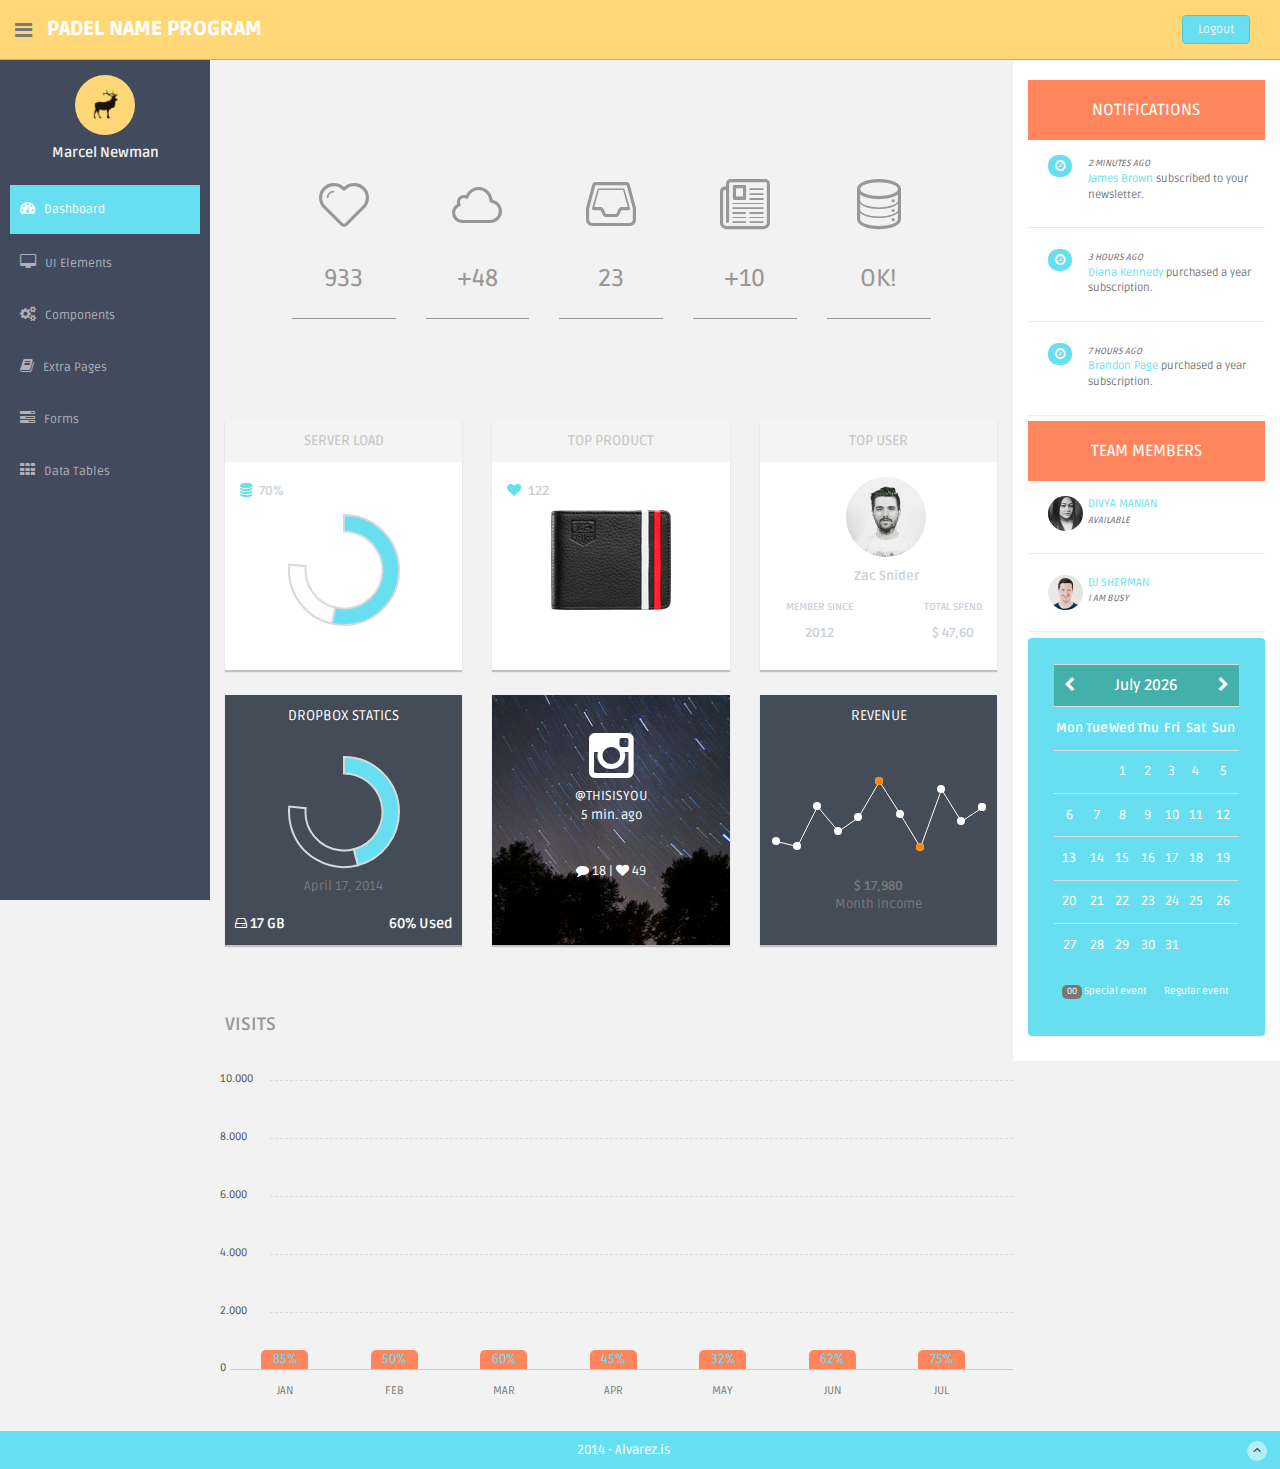
==== src/index.html @ 68eaca65 "bootstrap" ====
<!DOCTYPE html>
<html lang="en">
  <head>
    <meta charset="utf-8">
    <title>Padel Sports Rating</title>

    <!-- Bootstrap core CSS -->
    <link href="assets/css/bootstrap.css" rel="stylesheet">
    <!--external css-->
    <link href="assets/font-awesome/css/font-awesome.css" rel="stylesheet" />
    <link rel="stylesheet" type="text/css" href="assets/css/zabuto_calendar.css">
    <link rel="stylesheet" type="text/css" href="assets/js/gritter/css/jquery.gritter.css" />
    <link rel="stylesheet" type="text/css" href="assets/lineicons/style.css">    
    
    <!-- Custom styles for this template -->
    <link href="assets/css/style.css" rel="stylesheet">
    <link href="assets/css/style-responsive.css" rel="stylesheet">

    <script src="assets/js/chart-master/Chart.js"></script>
    
    <!-- HTML5 shim and Respond.js IE8 support of HTML5 elements and media queries -->
    <!--[if lt IE 9]>
      <script src="https://oss.maxcdn.com/libs/html5shiv/3.7.0/html5shiv.js"></script>
      <script src="https://oss.maxcdn.com/libs/respond.js/1.4.2/respond.min.js"></script>
    <![endif]-->
  </head>

  <body>

  <section id="container" >
      <!-- **********************************************************************************************************************************************************
      TOP BAR CONTENT & NOTIFICATIONS
      *********************************************************************************************************************************************************** -->
      <!--header start-->
      <header class="header black-bg">
              <div class="sidebar-toggle-box">
                  <div class="fa fa-bars tooltips" data-placement="right" data-original-title="Toggle Navigation"></div>
              </div>
            <!--logo start-->
            <a href="index.html" class="logo"><b>Padel Name Program</b></a>
            <!--logo end-->
            <div class="nav notify-row" id="top_menu">
            </div>
            <div class="top-menu">
            	<ul class="nav pull-right top-menu">
                    <li><a class="logout" href="login.html">Logout</a></li>
            	</ul>
            </div>
        </header>
      <!--header end-->
      
      <!-- **********************************************************************************************************************************************************
      MAIN SIDEBAR MENU
      *********************************************************************************************************************************************************** -->
      <!--sidebar start-->
      <aside>
          <div id="sidebar"  class="nav-collapse ">
              <!-- sidebar menu start-->
              <ul class="sidebar-menu" id="nav-accordion">
              
              	  <p class="centered"><a href="profile.html"><img src="assets/img/ui-sam.jpg" class="img-circle" width="60"></a></p>
              	  <h5 class="centered">Marcel Newman</h5>
              	  	
                  <li class="mt">
                      <a class="active" href="index.html">
                          <i class="fa fa-dashboard"></i>
                          <span>Dashboard</span>
                      </a>
                  </li>

                  <li class="sub-menu">
                      <a href="javascript:;" >
                          <i class="fa fa-desktop"></i>
                          <span>UI Elements</span>
                      </a>
                      <ul class="sub">
                          <li><a  href="general.html">General</a></li>
                          <li><a  href="buttons.html">Buttons</a></li>
                          <li><a  href="panels.html">Panels</a></li>
                      </ul>
                  </li>

                  <li class="sub-menu">
                      <a href="javascript:;" >
                          <i class="fa fa-cogs"></i>
                          <span>Components</span>
                      </a>
                      <ul class="sub">
                          <li><a  href="calendar.html">Calendar</a></li>
                          <li><a  href="gallery.html">Gallery</a></li>
                          <li><a  href="todo_list.html">Todo List</a></li>
                      </ul>
                  </li>
                  <li class="sub-menu">
                      <a href="javascript:;" >
                          <i class="fa fa-book"></i>
                          <span>Extra Pages</span>
                      </a>
                      <ul class="sub">
                          <li><a  href="blank.html">Blank Page</a></li>
                          <li><a  href="login.html">Login</a></li>
                          <li><a  href="lock_screen.html">Lock Screen</a></li>
                      </ul>
                  </li>
                  <li class="sub-menu">
                      <a href="javascript:;" >
                          <i class="fa fa-tasks"></i>
                          <span>Forms</span>
                      </a>
                      <ul class="sub">
                          <li><a  href="form_component.html">Form Components</a></li>
                      </ul>
                  </li>
                  <li class="sub-menu">
                      <a href="javascript:;" >
                          <i class="fa fa-th"></i>
                          <span>Data Tables</span>
                      </a>
                      <ul class="sub">
                          <li><a  href="basic_table.html">Basic Table</a></li>
                          <li><a  href="responsive_table.html">Responsive Table</a></li>
                      </ul>
                  </li>

              </ul>
              <!-- sidebar menu end-->
          </div>
      </aside>
      <!--sidebar end-->
      
      <!-- **********************************************************************************************************************************************************
      MAIN CONTENT
      *********************************************************************************************************************************************************** -->
      <!--main content start-->
      <section id="main-content">
          <section class="wrapper">

              <div class="row">
                  <div class="col-lg-9 main-chart">
                  
                  	<div class="row mtbox">
                  		<div class="col-md-2 col-sm-2 col-md-offset-1 box0">
                  			<div class="box1">
					  			<span class="li_heart"></span>
					  			<h3>933</h3>
                  			</div>
					  			<p>933 People liked your page the last 24hs. Whoohoo!</p>
                  		</div>
                  		<div class="col-md-2 col-sm-2 box0">
                  			<div class="box1">
					  			<span class="li_cloud"></span>
					  			<h3>+48</h3>
                  			</div>
					  			<p>48 New files were added in your cloud storage.</p>
                  		</div>
                  		<div class="col-md-2 col-sm-2 box0">
                  			<div class="box1">
					  			<span class="li_stack"></span>
					  			<h3>23</h3>
                  			</div>
					  			<p>You have 23 unread messages in your inbox.</p>
                  		</div>
                  		<div class="col-md-2 col-sm-2 box0">
                  			<div class="box1">
					  			<span class="li_news"></span>
					  			<h3>+10</h3>
                  			</div>
					  			<p>More than 10 news were added in your reader.</p>
                  		</div>
                  		<div class="col-md-2 col-sm-2 box0">
                  			<div class="box1">
					  			<span class="li_data"></span>
					  			<h3>OK!</h3>
                  			</div>
					  			<p>Your server is working perfectly. Relax & enjoy.</p>
                  		</div>
                  	
                  	</div><!-- /row mt -->	
                  
                      
                      <div class="row mt">
                      <!-- SERVER STATUS PANELS -->
                      	<div class="col-md-4 col-sm-4 mb">
                      		<div class="white-panel pn donut-chart">
                      			<div class="white-header">
						  			<h5>SERVER LOAD</h5>
                      			</div>
								<div class="row">
									<div class="col-sm-6 col-xs-6 goleft">
										<p><i class="fa fa-database"></i> 70%</p>
									</div>
	                      		</div>
								<canvas id="serverstatus01" height="120" width="120"></canvas>
								<script>
									var doughnutData = [
											{
												value: 70,
												color:"#68dff0"
											},
											{
												value : 30,
												color : "#fdfdfd"
											}
										];
										var myDoughnut = new Chart(document.getElementById("serverstatus01").getContext("2d")).Doughnut(doughnutData);
								</script>
	                      	</div><! --/grey-panel -->
                      	</div><!-- /col-md-4-->
                      	

                      	<div class="col-md-4 col-sm-4 mb">
                      		<div class="white-panel pn">
                      			<div class="white-header">
						  			<h5>TOP PRODUCT</h5>
                      			</div>
								<div class="row">
									<div class="col-sm-6 col-xs-6 goleft">
										<p><i class="fa fa-heart"></i> 122</p>
									</div>
									<div class="col-sm-6 col-xs-6"></div>
	                      		</div>
	                      		<div class="centered">
										<img src="assets/img/product.png" width="120">
	                      		</div>
                      		</div>
                      	</div><!-- /col-md-4 -->
                      	
						<div class="col-md-4 mb">
							<!-- WHITE PANEL - TOP USER -->
							<div class="white-panel pn">
								<div class="white-header">
									<h5>TOP USER</h5>
								</div>
								<p><img src="assets/img/ui-zac.jpg" class="img-circle" width="80"></p>
								<p><b>Zac Snider</b></p>
								<div class="row">
									<div class="col-md-6">
										<p class="small mt">MEMBER SINCE</p>
										<p>2012</p>
									</div>
									<div class="col-md-6">
										<p class="small mt">TOTAL SPEND</p>
										<p>$ 47,60</p>
									</div>
								</div>
							</div>
						</div><!-- /col-md-4 -->
                      	

                    </div><!-- /row -->
                    
                    				
					<div class="row">
						<!-- TWITTER PANEL -->
						<div class="col-md-4 mb">
                      		<div class="darkblue-panel pn">
                      			<div class="darkblue-header">
						  			<h5>DROPBOX STATICS</h5>
                      			</div>
								<canvas id="serverstatus02" height="120" width="120"></canvas>
								<script>
									var doughnutData = [
											{
												value: 60,
												color:"#68dff0"
											},
											{
												value : 40,
												color : "#444c57"
											}
										];
										var myDoughnut = new Chart(document.getElementById("serverstatus02").getContext("2d")).Doughnut(doughnutData);
								</script>
								<p>April 17, 2014</p>
								<footer>
									<div class="pull-left">
										<h5><i class="fa fa-hdd-o"></i> 17 GB</h5>
									</div>
									<div class="pull-right">
										<h5>60% Used</h5>
									</div>
								</footer>
                      		</div><! -- /darkblue panel -->
						</div><!-- /col-md-4 -->
						
						
						<div class="col-md-4 mb">
							<!-- INSTAGRAM PANEL -->
							<div class="instagram-panel pn">
								<i class="fa fa-instagram fa-4x"></i>
								<p>@THISISYOU<br/>
									5 min. ago
								</p>
								<p><i class="fa fa-comment"></i> 18 | <i class="fa fa-heart"></i> 49</p>
							</div>
						</div><!-- /col-md-4 -->
						
						<div class="col-md-4 col-sm-4 mb">
							<!-- REVENUE PANEL -->
							<div class="darkblue-panel pn">
								<div class="darkblue-header">
									<h5>REVENUE</h5>
								</div>
								<div class="chart mt">
									<div class="sparkline" data-type="line" data-resize="true" data-height="75" data-width="90%" data-line-width="1" data-line-color="#fff" data-spot-color="#fff" data-fill-color="" data-highlight-line-color="#fff" data-spot-radius="4" data-data="[200,135,667,333,526,996,564,123,890,464,655]"></div>
								</div>
								<p class="mt"><b>$ 17,980</b><br/>Month Income</p>
							</div>
						</div><!-- /col-md-4 -->
						
					</div><!-- /row -->
					
					<div class="row mt">
                      <!--CUSTOM CHART START -->
                      <div class="border-head">
                          <h3>VISITS</h3>
                      </div>
                      <div class="custom-bar-chart">
                          <ul class="y-axis">
                              <li><span>10.000</span></li>
                              <li><span>8.000</span></li>
                              <li><span>6.000</span></li>
                              <li><span>4.000</span></li>
                              <li><span>2.000</span></li>
                              <li><span>0</span></li>
                          </ul>
                          <div class="bar">
                              <div class="title">JAN</div>
                              <div class="value tooltips" data-original-title="8.500" data-toggle="tooltip" data-placement="top">85%</div>
                          </div>
                          <div class="bar ">
                              <div class="title">FEB</div>
                              <div class="value tooltips" data-original-title="5.000" data-toggle="tooltip" data-placement="top">50%</div>
                          </div>
                          <div class="bar ">
                              <div class="title">MAR</div>
                              <div class="value tooltips" data-original-title="6.000" data-toggle="tooltip" data-placement="top">60%</div>
                          </div>
                          <div class="bar ">
                              <div class="title">APR</div>
                              <div class="value tooltips" data-original-title="4.500" data-toggle="tooltip" data-placement="top">45%</div>
                          </div>
                          <div class="bar">
                              <div class="title">MAY</div>
                              <div class="value tooltips" data-original-title="3.200" data-toggle="tooltip" data-placement="top">32%</div>
                          </div>
                          <div class="bar ">
                              <div class="title">JUN</div>
                              <div class="value tooltips" data-original-title="6.200" data-toggle="tooltip" data-placement="top">62%</div>
                          </div>
                          <div class="bar">
                              <div class="title">JUL</div>
                              <div class="value tooltips" data-original-title="7.500" data-toggle="tooltip" data-placement="top">75%</div>
                          </div>
                      </div>
                      <!--custom chart end-->
					</div><!-- /row -->	
					
                  </div><!-- /col-lg-9 END SECTION MIDDLE -->
                  
                  
      <!-- **********************************************************************************************************************************************************
      RIGHT SIDEBAR CONTENT
      *********************************************************************************************************************************************************** -->                  
                  
                  <div class="col-lg-3 ds">
                    <!--COMPLETED ACTIONS DONUTS CHART-->
						<h3>NOTIFICATIONS</h3>
                                        
                      <!-- First Action -->
                      <div class="desc">
                      	<div class="thumb">
                      		<span class="badge bg-theme"><i class="fa fa-clock-o"></i></span>
                      	</div>
                      	<div class="details">
                      		<p><muted>2 Minutes Ago</muted><br/>
                      		   <a href="#">James Brown</a> subscribed to your newsletter.<br/>
                      		</p>
                      	</div>
                      </div>
                      <!-- Second Action -->
                      <div class="desc">
                      	<div class="thumb">
                      		<span class="badge bg-theme"><i class="fa fa-clock-o"></i></span>
                      	</div>
                      	<div class="details">
                      		<p><muted>3 Hours Ago</muted><br/>
                      		   <a href="#">Diana Kennedy</a> purchased a year subscription.<br/>
                      		</p>
                      	</div>
                      </div>
                      <!-- Third Action -->
                      <div class="desc">
                      	<div class="thumb">
                      		<span class="badge bg-theme"><i class="fa fa-clock-o"></i></span>
                      	</div>
                      	<div class="details">
                      		<p><muted>7 Hours Ago</muted><br/>
                      		   <a href="#">Brandon Page</a> purchased a year subscription.<br/>
                      		</p>
                      	</div>
                      </div>


                       <!-- USERS ONLINE SECTION -->
						<h3>TEAM MEMBERS</h3>
                      <!-- First Member -->
                      <div class="desc">
                      	<div class="thumb">
                      		<img class="img-circle" src="assets/img/ui-divya.jpg" width="35px" height="35px" align="">
                      	</div>
                      	<div class="details">
                      		<p><a href="#">DIVYA MANIAN</a><br/>
                      		   <muted>Available</muted>
                      		</p>
                      	</div>
                      </div>
                      <!-- Second Member -->
                      <div class="desc">
                      	<div class="thumb">
                      		<img class="img-circle" src="assets/img/ui-sherman.jpg" width="35px" height="35px" align="">
                      	</div>
                      	<div class="details">
                      		<p><a href="#">DJ SHERMAN</a><br/>
                      		   <muted>I am Busy</muted>
                      		</p>
                      	</div>
                      </div>
                      

                        <!-- CALENDAR-->
                        <div id="calendar" class="mb">
                            <div class="panel green-panel no-margin">
                                <div class="panel-body">
                                    <div id="date-popover" class="popover top" style="cursor: pointer; disadding: block; margin-left: 33%; margin-top: -50px; width: 175px;">
                                        <div class="arrow"></div>
                                        <h3 class="popover-title" style="disadding: none;"></h3>
                                        <div id="date-popover-content" class="popover-content"></div>
                                    </div>
                                    <div id="my-calendar"></div>
                                </div>
                            </div>
                        </div><!-- / calendar -->
                      
                  </div><!-- /col-lg-3 -->
              </div><! --/row -->
          </section>
      </section>

      <!--main content end-->
      <!--footer start-->
      <footer class="site-footer">
          <div class="text-center">
              2014 - Alvarez.is
              <a href="index.html#" class="go-top">
                  <i class="fa fa-angle-up"></i>
              </a>
          </div>
      </footer>
      <!--footer end-->
  </section>

    <!-- js placed at the end of the document so the pages load faster -->
    <script src="assets/js/jquery.js"></script>
    <script src="assets/js/jquery-1.8.3.min.js"></script>
    <script src="assets/js/bootstrap.min.js"></script>
    <script class="include" type="text/javascript" src="assets/js/jquery.dcjqaccordion.2.7.js"></script>
    <script src="assets/js/jquery.scrollTo.min.js"></script>
    <script src="assets/js/jquery.sparkline.js"></script>


    <!--common script for all pages-->
    <script src="assets/js/common-scripts.js"></script>
    
    <script type="text/javascript" src="assets/js/gritter/js/jquery.gritter.js"></script>
    <script type="text/javascript" src="assets/js/gritter-conf.js"></script>

    <!--script for this page-->
    <script src="assets/js/sparkline-chart.js"></script>    
	<script src="assets/js/zabuto_calendar.js"></script>	
	
	<script type="application/javascript">
        $(document).ready(function () {
            $("#date-popover").popover({html: true, trigger: "manual"});
            $("#date-popover").hide();
            $("#date-popover").click(function (e) {
                $(this).hide();
            });
        
            $("#my-calendar").zabuto_calendar({
                action: function () {
                    return myDateFunction(this.id, false);
                },
                action_nav: function () {
                    return myNavFunction(this.id);
                },
                ajax: {
                    url: "show_data.php?action=1",
                    modal: true
                },
                legend: [
                    {type: "text", label: "Special event", badge: "00"},
                    {type: "block", label: "Regular event", }
                ]
            });
        });
        
        
        function myNavFunction(id) {
            $("#date-popover").hide();
            var nav = $("#" + id).data("navigation");
            var to = $("#" + id).data("to");
            console.log('nav ' + nav + ' to: ' + to.month + '/' + to.year);
        }
    </script>
  

  </body>
</html>
---- src/assets/css/zabuto_calendar.css ----
/**
 * Zabuto Calendar
 */

div.zabuto_calendar {
    margin: 0;
    padding: 10px;
}

.calendar-month-header 		{font-size:116%!important;}
.calendar-month-header th 	{font-weight:600!important;}

div.zabuto_calendar .table {
    width: 100%;
    margin: 0;
    padding: 0px;
}

div.zabuto_calendar .table th,
div.zabuto_calendar .table td {
    padding: 11.9px 0px;
    text-align: center;
}

div.zabuto_calendar .table tr th,
div.zabuto_calendar .table tr td {
    background-color:;
}

div.zabuto_calendar .table tr.calendar-month-header th {
    background-color:;
}

div.zabuto_calendar .table tr.calendar-month-header th span {
    cursor: pointer;
    display: inline-block;
    padding-bottom:0px;
	
}

div.zabuto_calendar .table tr.calendar-dow-header th {
    background-color:;
}

div.zabuto_calendar .table tr:last-child {
    border-bottom: 0px solid #dddddd;
}

div.zabuto_calendar .table tr.calendar-month-header th {
    padding:10px;
	
	}

div.zabuto_calendar .table-bordered tr.calendar-month-header th {
    border-left: 0;
    border-right: 0;
}

div.zabuto_calendar .table-bordered tr.calendar-month-header th:first-child {
    border-left: 0px solid #dddddd;
}

div.zabuto_calendar div.calendar-month-navigation {
    cursor: pointer;
    margin: 0;
    padding: 0;
    padding-top:0px;
}

div.zabuto_calendar tr.calendar-dow-header th,
div.zabuto_calendar tr.calendar-dow td {
    width: 14%;
}

div.zabuto_calendar .table tr td div.day {
    margin: 0px;
    padding-top: 0px;
    padding-bottom: 0px;
}

/* actions and events */
div.zabuto_calendar .table tr td.event div.day,
div.zabuto_calendar ul.legend li.event {
    background-color:;
}

div.zabuto_calendar .table tr td.dow-clickable,
div.zabuto_calendar .table tr td.event-clickable {
    cursor: pointer;
}

/* badge */
div.zabuto_calendar .badge-today,
div.zabuto_calendar div.legend span.badge-today {
    background-color:;
    color: #ffffff;
    text-shadow: none;
}

div.zabuto_calendar .badge-event,
div.zabuto_calendar div.legend span.badge-event {
    background-color:;
    color: #ffffff;
    text-shadow: none;
}

div.zabuto_calendar .badge-event {
    font-size: 0.95em;
    padding-left: 8px;
    padding-right: 8px;
    padding-bottom: 4px;
}

/* legend */
div.zabuto_calendar div.legend {
    margin-top: 15px;
    text-align: right;
	padding-right:10px;
	padding-bottom:10px;
}

div.zabuto_calendar div.legend span {
    font-size: 10px;
    font-weight: normal;
}

div.zabuto_calendar div.legend span.legend-text:after,
div.zabuto_calendar div.legend span.legend-block:after,
div.zabuto_calendar div.legend span.legend-list:after,
div.zabuto_calendar div.legend span.legend-spacer:after {
    content: ' ';
}

div.zabuto_calendar div.legend span.legend-spacer {
    padding-left: 25px;
}

div.zabuto_calendar ul.legend > span {
    padding-left: 2px;
}

div.zabuto_calendar ul.legend {
    display: inline-block;
    list-style: none outside none;
    margin: 0;
    padding: 0;
}

div.zabuto_calendar ul.legend li {
    display: inline-block;
    height: 8px;
    width: 8px;
    margin-left: 5px;
}

div.zabuto_calendar ul.legend
div.zabuto_calendar ul.legend li:first-child {
    margin-left: 7px;
}

div.zabuto_calendar ul.legend li:last-child {
    margin-right: 5px;
}

div.zabuto_calendar div.legend span.badge {
    font-size: 0.9em;
    border-radius: 5px 5px 5px 5px;
    padding-left: 5px;
    padding-right: 5px;
    padding-top: 2px;
    padding-bottom: 3px;
}

/* responsive */
@media (max-width: 979px) {
    div.zabuto_calendar .table th,
    div.zabuto_calendar .table td {
        padding: 2px 1px;
    }
}
---- src/assets/lineicons/style.css ----
@font-face {
	font-family: 'linecons';
	src:url('fonts/linecons.eot');
}
@font-face {
	font-family: 'linecons';
	src: url([data-uri]) format('svg'),
		 url([data-uri]) format('truetype');
	font-weight: normal;
	font-style: normal;
}

/* Use the following CSS code if you want to use data attributes for inserting your icons */
[data-icon]:before {
	font-family: 'linecons';
	content: attr(data-icon);
	speak: none;
	font-weight: normal;
	line-height: 1;
	-webkit-font-smoothing: antialiased;
}

/* Use the following CSS code if you want to have a class per icon */
[class^="li_"]:before, [class*=" li_"]:before {
	font-family: 'linecons';
	font-style: normal;
	speak: none;
	font-weight: normal;
	line-height: 1;
	-webkit-font-smoothing: antialiased;
}
.li_heart:before {
	content: "\e000";
}
.li_cloud:before {
	content: "\e001";
}
.li_star:before {
	content: "\e002";
}
.li_tv:before {
	content: "\e003";
}
.li_sound:before {
	content: "\e004";
}
.li_video:before {
	content: "\e005";
}
.li_trash:before {
	content: "\e006";
}
.li_user:before {
	content: "\e007";
}
.li_key:before {
	content: "\e008";
}
.li_search:before {
	content: "\e009";
}
.li_settings:before {
	content: "\e00a";
}
.li_camera:before {
	content: "\e00b";
}
.li_tag:before {
	content: "\e00c";
}
.li_lock:before {
	content: "\e00d";
}
.li_bulb:before {
	content: "\e00e";
}
.li_pen:before {
	content: "\e00f";
}
.li_diamond:before {
	content: "\e010";
}
.li_display:before {
	content: "\e011";
}
.li_location:before {
	content: "\e012";
}
.li_eye:before {
	content: "\e013";
}
.li_bubble:before {
	content: "\e014";
}
.li_stack:before {
	content: "\e015";
}
.li_cup:before {
	content: "\e016";
}
.li_phone:before {
	content: "\e017";
}
.li_news:before {
	content: "\e018";
}
.li_mail:before {
	content: "\e019";
}
.li_like:before {
	content: "\e01a";
}
.li_photo:before {
	content: "\e01b";
}
.li_note:before {
	content: "\e01c";
}
.li_clock:before {
	content: "\e01d";
}
.li_paperplane:before {
	content: "\e01e";
}
.li_params:before {
	content: "\e01f";
}
.li_banknote:before {
	content: "\e020";
}
.li_data:before {
	content: "\e021";
}
.li_music:before {
	content: "\e022";
}
.li_megaphone:before {
	content: "\e023";
}
.li_study:before {
	content: "\e024";
}
.li_lab:before {
	content: "\e025";
}
.li_food:before {
	content: "\e026";
}
.li_t-shirt:before {
	content: "\e027";
}
.li_fire:before {
	content: "\e028";
}
.li_clip:before {
	content: "\e029";
}
.li_shop:before {
	content: "\e02a";
}
.li_calendar:before {
	content: "\e02b";
}
.li_vallet:before {
	content: "\e02c";
}
.li_vynil:before {
	content: "\e02d";
}
.li_truck:before {
	content: "\e02e";
}
.li_world:before {
	content: "\e02f";
}
---- src/assets/css/style.css ----
/*
Template Name: DASHGUM FREE - Bootstrap 3.2 Admin Theme
Template Version: 1.0
Author: Carlos Alvarez
Website: http://blacktie.co
Premium: http://www.gridgum.com
*/

/* Import fonts */
@import url(http://fonts.googleapis.com/css?family=Ruda:400,700,900);

/* BASIC THEME CONFIGURATION */
body {
    color: #797979;
	background: #f2f2f2;
    font-family: 'Ruda', sans-serif;
    padding: 0px !important;
    margin: 0px !important;
    font-size:13px;
}

ul li {
    list-style: none;
}

a, a:hover, a:focus {
    text-decoration: none;
    outline: none;
}
::selection {

    background: #68dff0;
    color: #fff;
}
::-moz-selection {
    background: #68dff0;
    color: #fff;
}

#container {
    width: 100%;
    height: 100%;
}

/* Bootstrap Modifications */
.modal-header {
	background: #68dff0;
}

.modal-title {
	color: white;
}

.btn-round {
	border-radius: 20px;
	-webkit-border-radius: 20px;
}

.accordion-heading .accordion-toggle {
	display: block;
	cursor: pointer;
	border-top: 1px solid black;
	padding: 5px 0px;
	line-height: 28.75px;
	text-transform: uppercase;
	color: #1a1a1a;
	background-color: #ffffff;
	outline: none !important;
	text-decoration: none;
}	



/*Theme Backgrounds*/

.bg-theme {
	background-color: #68dff0;
}

.bg-theme02 {
	background-color: #ac92ec;
}

.bg-theme03 {
  background-color: #48cfad;
}

.bg-theme04 {
  background-color: #ed5565;
}
/*Theme Buttons*/

.btn-theme {
  color: #fff;
  background-color: #68dff0;
  border-color: #48bcb4;
}
.btn-theme:hover,
.btn-theme:focus,
.btn-theme:active,
.btn-theme.active,
.open .dropdown-toggle.btn-theme {
  color: #fff;
  background-color: #48bcb4;
  border-color: #48bcb4;
}

.btn-theme02 {
  color: #fff;
  background-color: #ac92ec;
  border-color: #967adc;
}
.btn-theme02:hover,
.btn-theme02:focus,
.btn-theme02:active,
.btn-theme02.active,
.open .dropdown-toggle.btn-theme02 {
  color: #fff;
  background-color: #967adc;
  border-color: #967adc;
}

.btn-theme03 {
  color: #fff;
  background-color: #48cfad;
  border-color: #37bc9b;
}
.btn-theme03:hover,
.btn-theme03:focus,
.btn-theme03:active,
.btn-theme03.active,
.open .dropdown-toggle.btn-theme03 {
  color: #fff;
  background-color: #37bc9b;
  border-color: #37bc9b;
}

.btn-theme04 {
  color: #fff;
  background-color: #ed5565;
  border-color: #da4453;
}
.btn-theme04:hover,
.btn-theme04:focus,
.btn-theme04:active,
.btn-theme04.active,
.open .dropdown-toggle.btn-theme04 {
  color: #fff;
  background-color: #da4453;
  border-color: #da4453;
}

.btn-clear-g {
	color: #48bcb4;
	background: transparent;
	border-color: #48bcb4;
}

.btn-clear-g:hover {
	color: white;
}

hr {
  margin-top: 20px;
  margin-bottom: 20px;
  border: 0;
  border-top: 1px solid #797979;
}



/*Helpers*/

.centered {
	text-align: center;
}

.goleft {
	text-align: left;
}

.goright {
	text-align: right;
}

.mt {
	margin-top: 25px;
}

.mb {
	margin-bottom: 25px;
}

.ml {
	margin-left: 5px;
	}

.no-padding {
	padding: 0 !important;
}

.no-margin {
	margin: 0 !important;
}

/*Exclusive Theme Colors Configuration*/

.label-theme {
	background-color: #68dff0;
}

.bg-theme {
	background-color: #68dff0;
}

ul.top-menu > li > .logout {
	color: #f2f2f2;
	font-size: 12px;
	border-radius: 4px;
	-webkit-border-radius: 4px;
	border: 1px solid #64c3c2 !important;
	padding: 5px 15px;
	margin-right: 15px;
	background: #68dff0;
	margin-top: 15px;
}


/*sidebar navigation*/

#sidebar {
    width: 210px;
    height: 100%;
    position: fixed;
    background: #424a5d;
}

#sidebar h5 {
	color: #f2f2f2;
	font-weight: 700;
}

#sidebar ul li {
    position: relative;
}

#sidebar .sub-menu > .sub li  {
    padding-left: 32px;
}

#sidebar .sub-menu > .sub li:last-child {
    padding-bottom: 10px;
}

/*LEFT NAVIGATION ICON*/
.dcjq-icon {
    height:17px;
    width:17px;
    display:inline-block;
    background: url("../img/nav-expand.png") no-repeat top;
    border-radius:3px;
    -moz-border-radius:3px;
    -webkit-border-radius:3px;
    position:absolute;
    right:10px;
    top:15px;
}
.active .dcjq-icon {
    background: url("../img/nav-expand.png") no-repeat bottom;
    border-radius:3px;
    -moz-border-radius:3px;
    -webkit-border-radius:3px;
}
/*---*/

.nav-collapse.collapse {
    display: inline;
}

ul.sidebar-menu , ul.sidebar-menu li ul.sub{
    margin: -2px 0 0;
    padding: 0;
}

ul.sidebar-menu {
    margin-top: 75px;
}

#sidebar > ul > li > ul.sub {
    display: none;
}

#sidebar > ul > li.active > ul.sub, #sidebar > ul > li > ul.sub > li > a {
    display: block;
}

ul.sidebar-menu li ul.sub li{
    background: #424a5d;
    margin-bottom: 0;
    margin-left: 0;
    margin-right: 0;
}

ul.sidebar-menu li ul.sub li:last-child{
    border-radius: 0 0 4px 4px;
    -webkit-border-radius: 0 0 4px 4px;
}

ul.sidebar-menu li ul.sub li a {
    font-size: 12px;
    padding: 6px 0;
    line-height: 35px;
    height: 35px;
    -webkit-transition: all 0.3s ease;
    -moz-transition: all 0.3s ease;
    -o-transition: all 0.3s ease;
    -ms-transition: all 0.3s ease;
    transition: all 0.3s ease;
    color: #aeb2b7;
}

ul.sidebar-menu li ul.sub li a:hover {
	color: white;
	background: transparent;
}

ul.sidebar-menu li ul.sub li.active a {
    color: #68dff0;
    -webkit-transition: all 0.3s ease;
    -moz-transition: all 0.3s ease;
    -o-transition: all 0.3s ease;
    -ms-transition: all 0.3s ease;
    transition: all 0.3s ease;
    display: block;
}

ul.sidebar-menu li{
    /*line-height: 20px !important;*/
    margin-bottom: 5px;
    margin-left:10px;
    margin-right:10px;
}

ul.sidebar-menu li.sub-menu{
    line-height: 15px;
}

ul.sidebar-menu li a span{
    display: inline-block;
}

ul.sidebar-menu li a{
    color: #aeb2b7;
    text-decoration: none;
    display: block;
    padding: 15px 0 15px 10px;
    font-size: 12px;
    outline: none;
    -webkit-transition: all 0.3s ease;
    -moz-transition: all 0.3s ease;
    -o-transition: all 0.3s ease;
    -ms-transition: all 0.3s ease;
    transition: all 0.3s ease;
}

ul.sidebar-menu li a.active, ul.sidebar-menu li a:hover, ul.sidebar-menu li a:focus {
    background: #68dff0;
    color: #fff;
    display: block;

    -webkit-transition: all 0.3s ease;
    -moz-transition: all 0.3s ease;
    -o-transition: all 0.3s ease;
    -ms-transition: all 0.3s ease;
    transition: all 0.3s ease;
}


ul.sidebar-menu li a i {
    font-size: 15px;
    padding-right: 6px;
}

ul.sidebar-menu li a:hover i, ul.sidebar-menu li a:focus i {
    color: #fff;
}

ul.sidebar-menu li a.active i {
    color: #fff;
}


.mail-info, .mail-info:hover {
    margin: -3px 6px 0 0;
    font-size: 11px;
}

/* MAIN CONTENT CONFIGURATION */
#main-content {
    margin-left: 210px;
}

.header, .footer {
    min-height: 60px;
    padding: 0 15px;
}

.header {
    position: fixed;
    left: 0;
    right: 0;
    z-index: 1002;
}

.black-bg {
    background: #ffd777;
    border-bottom: 1px solid #c9aa5f;
}

.wrapper {
    display: inline-block;
    margin-top: 60px;
    padding-left: 15px;
    padding-right: 15px;
    padding-bottom: 15px;
    padding-top: 0px;
    width: 100%;
}

a.logo {
    font-size: 20px;
    color: #ffffff;
    float: left;
    margin-top: 15px;
    text-transform: uppercase;
}

a.logo b {
    font-weight: 900;
}

a.logo:hover, a.logo:focus {
    text-decoration: none;
    outline: none;
}

a.logo span {
    color: #68dff0;
}


/*notification*/
#top_menu .nav > li, ul.top-menu > li {
    float: left;
}

.notify-row {
    float: left;
    margin-top: 15px;
    margin-left: 92px;
}

.notify-row .notification span.label {
    display: inline-block;
    height: 18px;
    width: 20px;
    padding: 5px;
}

ul.top-menu > li > a {
    color: #666666;
    font-size: 16px;
    border-radius: 4px;
    -webkit-border-radius: 4px;
    border:1px solid #666666 !important;
    padding: 2px 6px;
    margin-right: 15px;
}

ul.top-menu > li > a:hover, ul.top-menu > li > a:focus {
    border:1px solid #b6b6b6 !important;
    background-color: transparent !important;
    border-color: #b6b6b6 !important;
    text-decoration: none;
    border-radius: 4px;
    -webkit-border-radius: 4px;
    color: #b6b6b6 !important;
}

.notify-row .badge {
    position: absolute;
    right: -10px;
    top: -10px;
    z-index: 100;
}

.dropdown-menu.extended {
    max-width: 300px !important;
    min-width: 160px !important;
    top: 42px;
    width: 235px !important;
    padding: 0;
    box-shadow: 0 2px 5px rgba(0, 0, 0, 0.176) !important;
    border: none !important;
    border-radius: 4px;
    -webkit-border-radius: 4px;
}

@media screen and (-webkit-min-device-pixel-ratio:0) {
    /* Safari and Chrome */
    .dropdown-menu.extended  {
        box-shadow: 0 2px 8px rgba(0, 0, 0, 0.176) !important;
    };
    }

.dropdown-menu.extended li p {
    background-color: #F1F2F7;
    color: #666666;
    margin: 0;
    padding: 10px;
    border-radius: 4px 4px 0px 0px;
    -webkit-border-radius: 4px 4px 0px 0px;
}

.dropdown-menu.extended li p.green {
    background-color: #68dff0;
    color: #fff;
}

.dropdown-menu.extended li p.yellow {
    background-color: #fcb322;
    color: #fff;
}

.dropdown-menu.extended li a {
    border-bottom: 1px solid #EBEBEB !important;
    font-size: 12px;
    list-style: none;
}

.dropdown-menu.extended li a {
    padding: 15px 10px !important;
    width: 100%;
    display: inline-block;
}

.dropdown-menu.extended li a:hover {
    background-color: #F7F8F9 !important;
    color: #2E2E2E;
}

.dropdown-menu.tasks-bar .task-info .desc {
    font-size: 13px;
    font-weight: normal;
}

.dropdown-menu.tasks-bar .task-info .percent {
    display: inline-block;
    float: right;
    font-size: 13px;
    font-weight: 600;
    padding-left: 10px;
    margin-top: -4px;
}

.dropdown-menu.extended .progress {
    margin-bottom: 0 !important;
    height: 10px;
}

.dropdown-menu.inbox li a .photo img {
    border-radius: 2px 2px 2px 2px;
    float: left;
    height: 40px;
    margin-right: 4px;
    width: 40px;
}

.dropdown-menu.inbox li a .subject {
    display: block;
}

.dropdown-menu.inbox li a .subject .from {
    font-size: 12px;
    font-weight: 600;
}

.dropdown-menu.inbox li a .subject .time {
    font-size: 11px;
    font-style: italic;
    font-weight: bold;
    position: absolute;
    right: 5px;
}

.dropdown-menu.inbox li a .message {
    display: block !important;
    font-size: 11px;
}

.top-nav  {
    margin-top: 7px;
}

.top-nav ul.top-menu > li .dropdown-menu.logout {
    width: 268px !important;

}

.top-nav li.dropdown .dropdown-menu {
    float: right;
    right: 0;
    left: auto;
}

.dropdown-menu.extended.logout > li {
    float: left;
    text-align: center;
    width: 33.3%;
}

.dropdown-menu.extended.logout > li:last-child {
    float: left;
    text-align: center;
    width: 100%;
    background: #a9d96c;
    border-radius: 0 0 3px 3px;
}

.dropdown-menu.extended.logout > li:last-child > a, .dropdown-menu.extended.logout > li:last-child > a:hover {
    color: #fff;
    border-bottom: none !important;
    text-transform: uppercase;
}

.dropdown-menu.extended.logout > li:last-child > a:hover > i{
    color: #fff;
}

.dropdown-menu.extended.logout > li > a {
    color: #a4abbb;
    border-bottom: none !important;
}

.full-width .dropdown-menu.extended.logout > li > a:hover {
    background: none !important;
    color: #50c8ea !important;
}

.dropdown-menu.extended.logout > li > a:hover {
    background: none !important;
}

.dropdown-menu.extended.logout > li > a:hover i {
    color: #50c8ea;
}

.dropdown-menu.extended.logout > li > a i {
    font-size: 17px;
}

.dropdown-menu.extended.logout > li > a > i {
    display: block;
}

.top-nav ul.top-menu > li > a {
    border: 1px solid #eeeeee;
    border-radius: 4px;
    -webkit-border-radius: 4px;
    padding: 6px;
    background: none;
    margin-right: 0;
}
.top-nav ul.top-menu > li {
    margin-left: 10px;
}

.top-nav ul.top-menu > li > a:hover, .top-nav ul.top-menu > li > a:focus {
    border:1px solid #F1F2F7;
    background: #F1F2F7;

}

.top-nav .dropdown-menu.extended.logout {
    top: 50px;
}

.top-nav .nav .caret {
    border-bottom-color: #A4AABA;
    border-top-color: #A4AABA;
}
.top-nav ul.top-menu > li > a:hover .caret {
    border-bottom-color: #000;
    border-top-color: #000;
}

.log-arrow-up {
    background: url("../img/arrow-up.png") no-repeat;
    width: 20px;
    height: 11px;
    position: absolute;
    right: 20px;
    top: -10px;
}

/*----*/

.notify-arrow {
    border-style: solid;
    border-width: 0 9px 9px;
    height: 0;
    margin-top: 0;
    opacity: 0;
    position: absolute;
    left: 7px;
    top: -18px;
    transition: all 0.25s ease 0s;
    width: 0;
    z-index: 10;
    margin-top: 10px;
    opacity: 1;
}

.notify-arrow-yellow {
    border-color: transparent transparent #FCB322;
    border-bottom-color: #FCB322 !important;
    border-top-color: #FCB322 !important;
}
.notify-arrow-green {
    border-color: transparent transparent #68dff0;
    border-bottom-color: #68dff0 !important;
    border-top-color: #68dff0 !important;
}



/*--sidebar toggle---*/

.sidebar-toggle-box {
    float: left;
    padding-right: 15px;
    margin-top: 20px;
}

.sidebar-toggle-box .fa-bars {
    cursor: pointer;
    display: inline-block;
    font-size: 20px;
}


.sidebar-closed > #sidebar > ul {
    display: none;
}

.sidebar-closed #main-content {
    margin-left: 0px;
}

.sidebar-closed #sidebar {
    margin-left: -180px;
}


/* Dash Side */

.ds {
	background: #ffffff;
	padding-top: 20px;
}

.ds h4 {
	font-size: 14px;
	font-weight: 700;
}

.ds h3 {
	color: #ffffff;
	font-size: 16px;
	padding: 0 10px;
	line-height: 60px;
	height: 60px;
	margin: 0;
	background: #ff865c;
	text-align: center;
}

.ds i {
	font-size: 12px;
	line-height: 16px;
}

.ds .desc {
	border-bottom: 1px solid #eaeaea;
	display: inline-block;
	padding: 15px 0;
	width: 100%;
}

.ds .desc:hover {
	background: #f2f2f2;
}

.ds .thumb {
	width: 30px;
	margin: 0 10px 0 20px;
	display: block;
	float: left;
}

.ds .details {
	width: 170px;
	float: left;
}

.ds > .desc p {
	font-size: 11px;
}

.ds p > muted {
	font-size: 9px;
	text-transform: uppercase;
	font-style: italic;
	color: #666666
}

.ds a {
	color: #68dff0;
}

/* LINE ICONS CONFIGURATION */

.mtbox {
	margin-top: 80px;
	margin-bottom: 40px;
}

.box1 {
	padding: 15px;
	text-align: center;
	color: #989898;
	border-bottom: 1px solid #989898;
}

.box1 span {
	font-size: 50px;

}

.box1 h3 {
	text-align: center;
}

.box0:hover .box1 {
	border-bottom: 1px solid #ffffff;
}

.box0 p {
	text-align: center;
	font-size: 12px;
	color: #f2f2f2;
}

.box0:hover p {
	color: #ff865c;
}

.box0:hover {
	background: #ffffff;
	box-shadow: 0 2px 1px rgba(0, 0, 0, 0.2);
}

/* MAIN CHART CONFIGURATION */
.main-chart {
	padding-top: 20px;
}

.mleft {
}

.border-head h3 {
    margin-top: 20px;
    margin-bottom: 20px;
	margin-left: 15px;	
    padding-bottom: 5px;
    font-weight: normal;
    font-size: 18px;
    display: inline-block;
    width: 100%;
    font-weight: 700;
    color: #989898;
}

.custom-bar-chart {
    height: 290px;
    margin-top: 20px;
    margin-left: 20px;
    position: relative;
    border-bottom: 1px solid #c9cdd7;
}

.custom-bar-chart .bar {
    height: 100%;
    position: relative;
    width: 6%;
    margin: 0px 4%;
    float: left;
    text-align: center;
    z-index: 10;
}

.custom-bar-chart .bar .title {
    position: absolute;
    bottom: -30px;
    width: 100%;
    text-align: center;
    font-size: 11px;
}

.custom-bar-chart .bar .value {
    position: absolute;
    bottom: 0;
    background: #ff865c;
    color: #68dff0;
    width: 100%;
    -webkit-border-radius: 5px 5px 0 0;
    -moz-border-radius: 5px 5px 0 0;
    border-radius: 5px 5px 0 0;
    -webkit-transition: all .3s ease;
    -moz-transition: all .3s ease;
    -ms-transition: all .3s ease;
    -o-transition: all .3s ease;
    transition: all .3s ease;
}



.custom-bar-chart .bar .value:hover {
    background: #2f2f2f;
    color: #fff;
}

.y-axis {
    color: #555555;
    position: absolute;
    text-align: left;
    width: 100%;
    font-size: 11px;
}

.y-axis li {
    border-top: 1px dashed #dbdce0;
    display: block;
    height: 58px;
    width: 100%;
}

.y-axis li:last-child {
    border-top: none;
}

.y-axis li span {
    display: block;
    margin: -10px 0 0 -60px;
    padding: 0 10px;
    width: 40px;
}


/*Donut Chart Main Page Conf*/
.donut-main {
	display: block;
	text-align: center;
}

.donut-main h4 {
	font-weight: 700;
	font-size: 16px;
}

/* *************************************************************************************
PANELS CONFIGURATIONS
*************************************************************************************** */

/*Panel Size*/

.pn {
	height: 250px;
	box-shadow: 0 2px 1px rgba(0, 0, 0, 0.2);
}

.pn:hover {
	box-shadow: 2px 3px 2px rgba(0, 0, 0, 0.3);
	
}

/*Grey Panel*/

.grey-panel {
	text-align: center;
	background: #dfdfe1;
}
.grey-panel .grey-header {
	background: #ccd1d9;
	padding: 3px;
	margin-bottom: 15px;
}
.grey-panel h5 {
	font-weight: 200;
	margin-top: 10px;
}
.grey-panel p {
	margin-left: 5px;
}
/* Specific Conf for Donut Charts*/
.donut-chart p {
	margin-top: 5px;
	font-weight: 700;
	margin-left: 15px;
}
.donut-chart h2 {
	font-weight: 900;
	color: #FF6B6B;
	font-size: 38px;
}

/* Dark Blue*/

.darkblue-panel {
	text-align: center;
	background: #444c57;
}
.darkblue-panel .darkblue-header {
	background: transparent;
	padding: 3px;
	margin-bottom: 15px;
}
.darkblue-panel h1 {
	color: #f2f2f2;
}
.darkblue-panel h5 {
	font-weight: 200;
	margin-top: 10px;
	color: white;
}
.darkblue-panel footer {
	color: white;
}
.darkblue-panel footer h5 {
	margin-left:10px; 
	margin-right: 10px;
	font-weight: 700;
}

/*Green Panel*/
.green-panel {
	text-align: center;
	background: #68dff0;
}
.green-panel .green-header {
	background: #43b1a9;
	padding: 3px;
	margin-bottom: 15px;
}
.green-panel h5 {
	color: white;
	font-weight: 200;
	margin-top: 10px;
}
.green-panel h3 {
	color: white;
	font-weight: 100;
}
.green-panel p {
	color: white;
}

/*White Panel */
.white-panel {
	text-align: center;
	background: #ffffff;
	color: #ccd1d9;
}

.white-panel p {
	margin-top: 5px;
	font-weight: 700;
	margin-left: 15px;
}
.white-panel .white-header {
	background: #f4f4f4;
	padding: 3px;
	margin-bottom: 15px;
	color: #c6c6c6;
}
.white-panel .small {
	font-size: 10px;
	color: #ccd1d9;
}

.white-panel i {
	color: #68dff0;
	padding-right: 4px;
	font-size: 14px;
}

/*STOCK CARD Panel*/
.card {
  background: white;
  box-shadow: 0 2px 1px rgba(0, 0, 0, 0.2);
  margin-bottom: 1em; 
  height: 250px;
}
.stock .stock-chart {
  background: #00c5de;
}
.stock .stock-chart #chart {
    height: 10.7em;
    background: url(http://i.imgbox.com/abmuNQx2) center bottom no-repeat; 
}    
.stock .current-price {
  background: #1d2122;
  padding: 10px; 
}
.stock .current-price .info abbr {
    display: block;
    color: #f8f8f8;
    font-size: 1.5em;
    font-weight: 600;
    margin-top: 0.18em;
}
.stock .current-price .changes {
    text-align: right; 
}
.stock .changes .up {
	color: #4fd98b
}
.stock .current-price .changes .value {
      font-size: 1.8em;
      font-weight: 700; 
}
.stock .summary {
    color: #2f2f2f;
    display: block;
    background: #f2f2f2;
    padding: 10px;
	text-align: center;
}
.stock .summary strong {
	font-weight: 900;
	font-size: 14px;
}

/*Content Panel*/
.content-panel {
	background: #ffffff;
	box-shadow: 0px 3px 2px #aab2bd;
	padding-top: 15px;
	padding-bottom: 5px;
}
.content-panel h4 {
	margin-left: 10px;
}

/*WEATHER PANELS*/

/* Weather 1 */
.weather {
	background: url(../img/weather.jpg) no-repeat center top;
	text-align: center;
	background-position: center center;
}
.weather i {
	color: white;
	margin-top: 45px;
}
.weather h2 {
	color: white;
	font-weight: 900;
}
.weather h4 {
	color: white;
	font-weight: 900;
	letter-spacing: 1px;
}

/* Weather 2 */
.weather-2 {
	background: #e9f0f4;
}
.weather-2 .weather-2-header {
	background: #54bae6;
	padding-top: 5px;
	margin-bottom: 5px;
}
.weather-2 .weather-2-header p {
	color: white;
	margin-left: 5px;
	margin-right: 5px;
}
.weather-2 .weather-2-header p small {
	font-size: 10px;
}
.weather-2 .data {
	margin-right: 10px;
	margin-left: 10px;
	color: #272b34;
}
.weather-2 .data h5 {
	margin-top: 0px;
	font-weight: lighter;
}
.weather-2 .data h1{
	margin-top: 2px;
}

/* Weather 3 */
.weather-3 {
	background: #ffcf00;
}

.weather-3 i {
	color: white;
	margin-top: 30px;
	font-size: 70px;
}
.weather-3 h1 {
	margin-top: 10px;
	color: white;
	font-weight: 900;
}
.weather-3 .info {
	background: #f2f2f2;
}
.weather-3 .info i {
	font-size: 15px;
	color: #c2c2c2;
	margin-bottom: 0px;
	margin-top: 10px;
}
.weather-3 .info h3 {
	font-weight: 900;
	margin-bottom: 0px;
}
.weather-3 .info p {
	margin-left: 10px;
	margin-right: 10px;
	margin-bottom: 16px;
	color: #c2c2c2;
	font-size: 15px;
	font-weight: 700;
}


/*Twitter Panel*/
.twitter-panel {
	background: #4fc1e9;
	text-align: center;
}
.twitter-panel i {
	color: white;
	margin-top: 40px;
}
.twitter-panel p {
	color: #f5f5f5;
	margin: 10px;
}
.twitter-panel .user {
	color: white;
	font-weight: 900;
}


/* Instagram Panel*/
.instagram-panel {
	background: url(../img/instagram.jpg) no-repeat center top;
	text-align: center;
	background-position: center center;
}
.instagram-panel i {
	color: white;
	margin-top: 35px;
}
.instagram-panel p {
	margin: 5px;
	color: white;
}

/* Product Panel */
.product-panel {
	background: #dadad2;
	text-align: center;
	padding-top: 50px;
	height: 100%;
}

/* Product Panel 2*/
.product-panel-2 {
	background: #dadad2;
	text-align: center;
}
.product-panel-2 .badge {
	position: absolute;
	top: 20px;
	left: 35px;
}
.badge-hot {
	background: #ed5565;
	width: 70px;
	height: 70px;
	line-height: 70px;
	font-size: 18px;
	color: #fff;
	text-align: center;
	border-radius: 100%;
}

/* Soptify Panel */
#spotify {
	background: url(../img/lorde.jpg) no-repeat center top;
	margin-top: -15px;
	background-attachment: relative;
	background-position: center center;
	min-height: 220px;
	width: 100%;
    -webkit-background-size: 100%;
    -moz-background-size: 100%;
    -o-background-size: 100%;
    background-size: 100%;
    -webkit-background-size: cover;
    -moz-background-size: cover;
    -o-background-size: cover;
    background-size: cover;
}
#spotify .btn-clear-g {
	top: 15%;
	right: 10px;
	position: absolute;
	margin-top: 5px;
}
#spotify .sp-title {
	bottom: 15%;
	left: 25px;
	position: absolute;
	color: #efefef;
}
#spotify .sp-title h3 {
	font-weight: 900;
}
#spotify .play{
	bottom: 18%;
	right: 25px;
	position: absolute;
	color: #efefef;
	font-size: 20px
}
.followers {
	margin-left: 5px;
	margin-top: 5px;
}

/* BLOG PANEL */
#blog-bg {
	background: url(../img/blog-bg.jpg) no-repeat center top;
	margin-top: -15px;
	background-attachment: relative;
	background-position: center center;
	min-height: 150px;
	width: 100%;
    -webkit-background-size: 100%;
    -moz-background-size: 100%;
    -o-background-size: 100%;
    background-size: 100%;
    -webkit-background-size: cover;
    -moz-background-size: cover;
    -o-background-size: cover;
    background-size: cover;
}
#blog-bg .badge {
	position: absolute;
	top: 20px;
	left: 35px;
}
.badge-popular {
	background: #3498db;
	width: 70px;
	height: 70px;
	line-height: 70px;
	font-size: 13px;
	color: #fff;
	text-align: center;
	border-radius: 100%;
}
.blog-title {
	background: rgba(0,0,0,0.5);
	bottom: 100px;
	padding: 6px;
	color: white;
	font-weight: 700;
	position: absolute;
	display: block;
	width: 120px;
}
.blog-text {
	margin-left: 8px;
	margin-right: 8px;
	margin-top: 15px;
	font-size: 12px;
}

/* Calendar Configuration */
#calendar {
	color: white;
	padding: 0px !important;
}
.calendar-month-header {
	background: #43b1a9;
}

/* TODO PANEL */
.steps{
  display: block;
}
.steps input[type=checkbox] {
  display: none;
}
.steps input[type=submit]{
  background: #f1783c;
  border: none;
  padding: 0px;
  margin: 0 auto;
  width: 100%;
  height: 55px;
  color: white;
  text-transform: uppercase;
  font-weight: 900;
  font-size: 11px;
  letter-spacing: 1px;
  cursor: pointer;
  transition: background 0.5s ease
}
.steps input[type=submit]:hover{
  background: #8fde9c;
}
.steps label{
  background: #393D40;
  height: 65px;
  line-height: 65px;
  width: 100%;
  display: block;
  border-bottom: 1px solid #44494e;
  color: #889199;
  text-transform: uppercase;
  font-weight: 900;
  font-size: 11px;
  letter-spacing: 1px;
  text-indent: 52px;
  cursor: pointer;
  transition: all 0.7s ease;
  margin: 0px;
}
.steps label:before{
  content:"";
  width: 12px;
  height: 12px;
  display: block;
  position: absolute;
  margin: 26px 0px 0px 18px;
  border-radius: 100%;
  transition: border 0.7s ease
}
.steps label:hover{
  background: #2B2E30;
  color: #46b7e5
}
.steps label:hover:before{
  border: 1px solid #46b7e5;
}
#op1:checked ~ label[for=op1]:before,
#op2:checked ~ label[for=op2]:before,
#op3:checked ~ label[for=op3]:before{
  border: 2px solid #96c93c;
  background: url('[data-uri]') no-repeat center center;
}

/* PROFILE PANELS */
/* Profile 01*/
#profile-01 {
	background: url(../img/profile-01.jpg) no-repeat center top;
	margin-top: -15px;
	background-attachment: relative;
	background-position: center center;
	min-height: 150px;
	width: 100%;
    -webkit-background-size: 100%;
    -moz-background-size: 100%;
    -o-background-size: 100%;
    background-size: 100%;
    -webkit-background-size: cover;
    -moz-background-size: cover;
    -o-background-size: cover;
    background-size: cover;
}
#profile-01 h3 {
	color: white;
	padding-top: 50px;
	margin: 0px;
	text-align: center;
}
#profile-01 h6 {
	color: white;
	text-align: center;
	margin-bottom: 0px;
	font-weight: 900;
}
.profile-01 {
	background: #68dff0;
	height: 50px;
}
.profile-01:hover {
	background: #2f2f2f;
  -webkit-transition: background-color 0.6s;
  -moz-transition: background-color 0.6s;
  -o-transition: background-color 0.6s;
  transition: background-color 0.6s;
  cursor: pointer;
}
.profile-01 p {
	color: white;
	padding-top: 15px;
	font-weight: 400;
	font-size: 15px;
}

/* Profile 02*/
#profile-02 {
	background: url(../img/profile-02.jpg) no-repeat center top;
	margin-top: -15px;
	background-attachment: relative;
	background-position: center center;
	min-height: 200px;
	width: 100%;
    -webkit-background-size: 100%;
    -moz-background-size: 100%;
    -o-background-size: 100%;
    background-size: 100%;
    -webkit-background-size: cover;
    -moz-background-size: cover;
    -o-background-size: cover;
    background-size: cover;
}
#profile-02 .user {
	padding-top: 40px;
	text-align: center;
}
#profile-02 h4 {
	color: white;
	margin:0px;
	padding-top: 8px;
}
.pr2-social a {
	color: #cdcdcd;
}
.pr2-social a:hover {
	color: #68dff0;
}
.pr2-social i {
	margin-top: 15px;
	margin-right: 12px;
	font-size: 20px;
}


/*spark line*/
.chart {
    display: inline-block;
    text-align: center;
    width: 100%;
}
.chart .heading {
    text-align: left;
}
.chart .heading span {
    display: block;
}
.panel.green-chart .chart-tittle {
    font-size: 16px;
    padding: 15px;
    display: inline-block;
    font-weight:normal;
    background: #99c262;
    width: 100%;
    -webkit-border-radius: 0px 0px 4px 4px;
    border-radius: 0px 0px 4px 4px;
}
#barchart {
    margin-bottom: -15px;
    display: inline-block;
}
.panel.green-chart .chart-tittle .value {
    float: right;
    color: #c0f080;
}
.panel.green-chart {
    background: #a9d96c;
    color: #fff;
}
.panel.terques-chart {
    background: transparent;
    color: #797979;
}
.panel.terques-chart .chart-tittle .value {
    float: right;
    color: #fff;
}
.panel.terques-chart .chart-tittle .value a {
    color: #2f2f2f;
    font-size: 12px;
}
.panel.terques-chart .chart-tittle .value a:hover, .panel.terques-chart .chart-tittle .value a.active {
    color: #68dff0;
    font-size: 12px;
}
.panel.terques-chart .chart-tittle {
    font-size: 16px;
    padding: 15px;
    display: inline-block;
    font-weight:normal;
    background: #39b7ac;
    width: 100%;
    -webkit-border-radius: 0px 0px 4px 4px;
    border-radius: 0px 0px 4px 4px;
}
.inline-block {
    display: inline-block;
}

/* showcase background */
.showback {
	background: #ffffff;
	padding: 15px;
	margin-bottom: 15px;
	box-shadow: 0px 3px 2px #aab2bd;
}



/* Calendar Events - Calendar.html*/
.external-event {
	cursor: move;
	display: inline-block !important;
	margin-bottom: 7px !important;
	margin-right: 7px !important;
	padding: 10px;
}

.drop-after {
	padding-top: 15px;
	margin-top: 15px;
	border-top: 1px solid #ccc;
}

.fc-state-default, .fc-state-default .fc-button-inner {
	background: #f2f2f2;
}

.fc-state-active .fc-button-inner {
	background: #FFFFFF;
}

/* Gallery Configuration */
.photo-wrapper {
  display: block;
  position: relative;
  overflow: hidden;
  background-color: #68dff0;
  -webkit-transition: background-color 0.4s;
  -moz-transition: background-color 0.4s;
  -o-transition: background-color 0.4s;
  transition: background-color 0.4s;
}
.project .overlay {
  position: absolute;
  text-align: center;
  color: #fff;
  opacity: 0;
  filter: alpha(opacity=0);
  -webkit-transition: opacity 0.4s;
  -moz-transition: opacity 0.4s;
  -o-transition: opacity 0.4s;
  transition: opacity 0.4s;
  
}

.project:hover .photo-wrapper {
  background-color: #68dff0;
	background-image:url(../img/zoom.png);
	background-repeat:no-repeat;
	background-position:center;
	top: 0;
	bottom: 0;
	left: 0;
	right: 0;
	position: relative;
}
.project:hover .photo {
  opacity: 10;
  filter: alpha(opacity=4000);
  opacity: 0.1;
  filter: alpha(opacity=40);
}
.project:hover .overlay {
  opacity: 100;
  filter: alpha(opacity=10000);
  opacity: 1;
  filter: alpha(opacity=100);
}



/* EZ Checklist */
.ez-checkbox {
	margin-right: 5px;
}

.ez-checkbox, .ez-radio {
	height: 20px;
	width: 20px;
}

.brand-highlight {
background: #fffbcc !important;
}


/* FORMS CONFIGURATION */
.form-panel {
	background: #ffffff;
	margin: 10px;
	padding: 10px;
	box-shadow: 0px 3px 2px #aab2bd;
	text-align: left;
}

label {
	font-weight: 400;
}

.form-horizontal.style-form .form-group {
	border-bottom: 1px solid #eff2f7;
	padding-bottom: 15px;
	margin-bottom: 15px;
}

.round-form {
	border-radius: 500px;
	-webkit-border-radius: 500px;
}

@media (min-width: 768px) {
		.form-horizontal .control-label {
		text-align: left;
	}
}

#focusedInput {
	border: 1px solid #ed5565;
	box-shadow: none;
}

.add-on {
	float: right;
	margin-top: -37px;
	padding: 3px;
	text-align: center;
}

.add-on .btn {
	height: 34px;
}

/* TOGGLE CONFIGURATION */
.has-switch {
    border-radius: 30px;
    -webkit-border-radius: 30px;
    display: inline-block;
    cursor: pointer;
    line-height: 1.231;
    overflow: hidden;
    position: relative;
    text-align: left;
    width: 80px;
    -webkit-mask: url('../img/mask.png') 0 0 no-repeat;
    mask: url('../img/mask.png') 0 0 no-repeat;
    -webkit-user-select: none;
    -moz-user-select: none;
    -ms-user-select: none;
    -o-user-select: none;
    user-select: none;
}
.has-switch.deactivate {
    opacity: 0.5;
    filter: alpha(opacity=50);
    cursor: default !important;
}
.has-switch.deactivate label,
.has-switch.deactivate span {
    cursor: default !important;
}
.has-switch > div {
    width: 162%;
    position: relative;
    top: 0;
}
.has-switch > div.switch-animate {
    -webkit-transition: left 0.25s ease-out;
    -moz-transition: left 0.25s ease-out;
    -o-transition: left 0.25s ease-out;
    transition: left 0.25s ease-out;
    -webkit-backface-visibility: hidden;
}
.has-switch > div.switch-off {
    left: -63%;
}
.has-switch > div.switch-off label {
    background-color: #7f8c9a;
    border-color: #bdc3c7;
    -webkit-box-shadow: -1px 0 0 rgba(255, 255, 255, 0.5);
    -moz-box-shadow: -1px 0 0 rgba(255, 255, 255, 0.5);
    box-shadow: -1px 0 0 rgba(255, 255, 255, 0.5);
}
.has-switch > div.switch-on {
    left: 0%;
}
.has-switch > div.switch-on label {
    background-color: #41cac0;
}
.has-switch input[type=checkbox] {
    display: none;
}
.has-switch span {
    cursor: pointer;
    font-size: 14.994px;
    font-weight: 700;
    float: left;
    height: 29px;
    line-height: 19px;
    margin: 0;
    padding-bottom: 6px;
    padding-top: 5px;
    position: relative;
    text-align: center;
    width: 50%;
    z-index: 1;
    -webkit-box-sizing: border-box;
    -moz-box-sizing: border-box;
    box-sizing: border-box;
    -webkit-transition: 0.25s ease-out;
    -moz-transition: 0.25s ease-out;
    -o-transition: 0.25s ease-out;
    transition: 0.25s ease-out;
    -webkit-backface-visibility: hidden;
}
.has-switch span.switch-left {
    border-radius: 30px 0 0 30px;
    background-color: #2A3542;
    color: #41cac0;
    border-left: 1px solid transparent;
}
.has-switch span.switch-right {
    border-radius: 0 30px 30px 0;
    background-color: #bdc3c7;
    color: #ffffff;
    text-indent: 7px;
}
.has-switch span.switch-right [class*="fui-"] {
    text-indent: 0;
}
.has-switch label {
    border: 4px solid #2A3542;
    border-radius: 50%;
    -webkit-border-radius: 50%;
    float: left;
    height: 29px;
    margin: 0 -21px 0 -14px;
    padding: 0;
    position: relative;
    vertical-align: middle;
    width: 29px;
    z-index: 100;
    -webkit-transition: 0.25s ease-out;
    -moz-transition: 0.25s ease-out;
    -o-transition: 0.25s ease-out;
    transition: 0.25s ease-out;
    -webkit-backface-visibility: hidden;
}
.switch-square {
    border-radius: 6px;
    -webkit-border-radius: 6px;
    -webkit-mask: url('../img/mask.png') 0 0 no-repeat;
    mask: url('../img/mask.png') 0 0 no-repeat;
}
.switch-square > div.switch-off label {
    border-color: #7f8c9a;
    border-radius: 6px 0 0 6px;
}
.switch-square span.switch-left {
    border-radius: 6px 0 0 6px;
}
.switch-square span.switch-left [class*="fui-"] {
    text-indent: -10px;
}
.switch-square span.switch-right {
    border-radius: 0 6px 6px 0;
}
.switch-square span.switch-right [class*="fui-"] {
    text-indent: 5px;
}
.switch-square label {
    border-radius: 0 6px 6px 0;
    border-color: #41cac0;
}



/*LOGIN CONFIGURATION PAGE*/
.form-login {
	max-width: 330px;
	margin: 100px auto 0;
	background: #fff;
	border-radius: 5px;
	-webkit-border-radius: 5px;
}

.form-login h2.form-login-heading {
	margin: 0;
	padding: 25px 20px;
	text-align: center;
	background: #68dff0;
	border-radius: 5px 5px 0 0;
	-webkit-border-radius: 5px 5px 0 0;
	color: #fff;
	font-size: 20px;
	text-transform: uppercase;
	font-weight: 300;
}
.login-wrap {
	padding: 20px;
}
.login-wrap .registration {
	text-align: center;
}
.login-social-link {
	display: block;
	margin-top: 20px;
	margin-bottom: 15px;
}


/*LOCK SCREEN CONF*/
#showtime {
	width: 100%;
	color: #fff;
	font-size: 90px;
	margin-bottom: 30px;
	margin-top: 250px;
	display: inline-block;
	text-align: center;
	font-weight: 400;
}

.lock-screen {
	text-align: center;
}

.lock-screen a {
	color: white;
}

.lock-screen a:hover {
	color: #48cfad
}

.lock-screen i {
	font-size: 60px;
}

.lock-screen .modal-content {
	position: relative;
	background-color: #f2f2f2;
	background-clip: padding-box;
	border: 1px solid #999;
	border: 1px solid rgba(0, 0, 0, .2);
	border-radius: 5px;
}


.btn-facebook {
  color: #fff;
  background-color: #5193ea;
  border-color: #2775e2;
}
.btn-facebook:hover,
.btn-facebook:focus,
.btn-facebook:active,
.btn-facebook.active,
.open .dropdown-toggle.btn-facebook {
  color: #fff;
  background-color: #2775e2;
  border-color: #2775e2;
}

.btn-twitter {
  color: #fff;
  background-color: #44ccfe;
  border-color: #2bb4e8;
}
.btn-twitter:hover,
.btn-twitter:focus,
.btn-twitter:active,
.btn-twitter.active,
.open .dropdown-toggle.btn-twitter {
  color: #fff;
  background-color: #2bb4e8;
  border-color: #2bb4e8;
}


/*badge*/
.badge.bg-primary {
    background: #8075c4;
}

.badge.bg-success {
    background: #a9d86e;
}

.badge.bg-warning {
    background: #FCB322;
}

.badge.bg-important {
    background: #ff6c60;
}

.badge.bg-info {
    background: #41cac0;
}

.badge.bg-inverse {
    background: #2A3542;
}


/*easy pie chart*/
.easy-pie-chart {
    display: inline-block;
    padding: 30px 0;
}

.chart-info, .chart-info .increase, .chart-info .decrease {
    display: inline-block;
}

.chart-info {
    width: 100%;
    margin-bottom:5px;
}

.chart-position {
    margin-top: 70px;
}

.chart-info span {
    margin: 0 3px;
}

.chart-info .increase {
    background: #ff6c60;
    width: 10px;
    height: 10px;
}

.chart-info .decrease {
    background: #f2f2f2;
    width: 10px;
    height: 10px;
}

.panel-footer.revenue-foot {
    background-color: #e6e7ec;
    -webkit-border-radius: 0px 0px 4px 4px;
    border-radius: 0px 0px 4px 4px;
    border: none;
    padding: 0;
    width: 100%;
    display: inline-block;
}

@media screen and (-webkit-min-device-pixel-ratio:0) {
    /* Safari and Chrome */
    .panel-footer.revenue-foot {
        margin-bottom: -4px;
    };
    }


.panel-footer.revenue-foot ul  {
    margin: 0;
    padding: 0;
    width: 100%;
    display: inline-flex;
}

.panel-footer.revenue-foot ul li {
    float: left;
    width: 33.33%;
}

.panel-footer.revenue-foot ul li.first a:hover, .panel-footer.revenue-foot ul li.first a {
    -webkit-border-radius: 0px 0px 0px 4px;
    border-radius: 0px 0px 0px 4px;
}

.panel-footer.revenue-foot ul li.last a:hover, .panel-footer.revenue-foot ul li.last a {
    -webkit-border-radius: 0px 0px 4px 0px;
    border-radius: 0px 0px 4px 0px;
    border-right: none;

}

.panel-footer.revenue-foot ul li a{
    display: inline-block;
    width: 100%;
    padding: 14px 15px;
    text-align: center;
    border-right: 1px solid #d5d8df;
    color: #797979;
}

.panel-footer.revenue-foot ul li a:hover, .panel-footer.revenue-foot ul li.active a {
    background: #fff;
    position: relative;
}

.panel-footer.revenue-foot ul li a i {
    color: #c6cad5;
    display: block;
    font-size: 16px;
}
.panel-footer.revenue-foot ul li a:hover i, .panel-footer.revenue-foot ul li.active a i {
    color: #ff6c60;
    display: block;
    font-size: 16px;
}


/*flot chart*/
.flot-chart .chart, .flot-chart .pie, .flot-chart .bars {
    height: 300px;
}

/*todolist*/
#sortable {
    list-style-type: none;
    margin: 0 0 20px 0;
    padding: 0;
    width: 100%;
}
#sortable li {
    padding-left: 3em;
    font-size: 12px;
}
#sortable li i {
    position: absolute;
    left:6px;
    padding:4px 10px 0 10px;
    cursor: pointer;
}

#sortable li input[type=checkbox]{
    margin-top: 0;
}

.ui-sortable > li {
    padding: 15px 0 15px 35px !important ;
    position: relative;
    background: #f5f6f8;
    margin-bottom: 2px;
    border-bottom   : none !important;
}

.ui-sortable li.list-primary {
    border-left: 3px solid #41CAC0;
}

.ui-sortable li.list-success {
    border-left: 3px solid #78CD51;
}

.ui-sortable li.list-danger {
    border-left: 3px solid #FF6C60;
}

.ui-sortable li.list-warning {
    border-left: 3px solid #F1C500;
}

.ui-sortable li.list-info {
    border-left: 3px solid #58C9F3;
}

.ui-sortable li.list-inverse {
    border-left: 3px solid #BEC3C7;
}

/*footer*/
.site-footer {
    background: #68dff0;
    color: #fff;
    padding: 10px 0;
}


.go-top {
    margin-right: 1%;
    float: right;
    background: rgba(255,255,255,.5);
    width: 20px;
    height: 20px;
    border-radius: 50%;
    -webkit-border-radius: 50%;
}

.go-top i {
    color: #2A3542;
}

.site-min-height {
    min-height: 900px;
}
---- src/assets/css/style-responsive.css ----
@media (min-width: 980px) {
    /*-----*/
    .custom-bar-chart {
        margin-bottom: 40px;
    }

}

@media (min-width: 768px) and (max-width: 979px) {

    /*-----*/
    .custom-bar-chart {
        margin-bottom: 40px;
    }

    /*chat room*/


}

@media (max-width: 768px) {

    .header {
        position: absolute;
    }

    /*sidebar*/

    #sidebar {
        height: auto;
        overflow: hidden;
        position: absolute;
        width: 100%;
        z-index: 1001;
    }


    /* body container */
    #main-content {
        margin: 0px!important;
        position: none !important;
    }

    #sidebar > ul > li > a > span {
        line-height: 35px;
    }

    #sidebar > ul > li {
        margin: 0 10px 5px 10px;
    }
    #sidebar > ul > li > a {
        height:35px;
        line-height:35px;
        padding: 0 10px;
        text-align: left;
    }
    #sidebar > ul > li > a i{
        /*display: none !important;*/
    }

    #sidebar ul > li > a .arrow, #sidebar > ul > li > a .arrow.open {
        margin-right: 10px;
        margin-top: 15px;
    }

    #sidebar ul > li.active > a .arrow, #sidebar ul > li > a:hover .arrow, #sidebar ul > li > a:focus .arrow,
    #sidebar > ul > li.active > a .arrow.open, #sidebar > ul > li > a:hover .arrow.open, #sidebar > ul > li > a:focus .arrow.open{
        margin-top: 15px;
    }

    #sidebar > ul > li > a, #sidebar > ul > li > ul.sub > li {
        width: 100%;
    }
    #sidebar > ul > li > ul.sub > li > a {
        background: transparent !important ;
    }
    #sidebar > ul > li > ul.sub > li > a:hover {
        
    }


    /* sidebar */
    #sidebar {
        margin: 0px !important;
    }

    /* sidebar collabler */
    #sidebar .btn-navbar.collapsed .arrow {
        display: none;
    }

    #sidebar .btn-navbar .arrow {
        position: absolute;
        right: 35px;
        width: 0;
        height: 0;
        top:48px;
        border-bottom: 15px solid #282e36;
        border-left: 15px solid transparent;
        border-right: 15px solid transparent;
    }


    /*---------*/

    .modal-footer .btn {
        margin-bottom: 0px !important;
    }

    .btn {
        margin-bottom: 5px;
    }


    /* full calendar fix */
    .fc-header-right {
        left:25px;
        position: absolute;
    }

    .fc-header-left .fc-button {
        margin: 0px !important;
        top: -10px !important;
    }

    .fc-header-right .fc-button {
        margin: 0px !important;
        top: -50px !important;
    }

    .fc-state-active, .fc-state-active .fc-button-inner, .fc-state-hover, .fc-state-hover .fc-button-inner {
        background: none !important;
        color: #FFFFFF !important;
    }

    .fc-state-default, .fc-state-default .fc-button-inner {
        background: none !important;
    }

    .fc-button {
        border: none !important;
        margin-right: 2px;
    }

    .fc-view {
        top: 0px !important;
    }

    .fc-button .fc-button-inner {
        margin: 0px !important;
        padding: 2px !important;
        border: none !important;
        margin-right: 2px !important;
        background-color: #fafafa !important;
        background-image: -moz-linear-gradient(top, #fafafa, #efefef) !important;
        background-image: -webkit-gradient(linear, 0 0, 0 100%, from(#fafafa), to(#efefef)) !important;
        background-image: -webkit-linear-gradient(top, #fafafa, #efefef) !important;
        background-image: -o-linear-gradient(top, #fafafa, #efefef) !important;
        background-image: linear-gradient(to bottom, #fafafa, #efefef) !important;
        filter: progid:dximagetransform.microsoft.gradient(startColorstr='#fafafa', endColorstr='#efefef', GradientType=0) !important;
        -webkit-box-shadow: 0 1px 0px rgba(255, 255, 255, .8) !important;
        -moz-box-shadow: 0 1px 0px rgba(255, 255, 255, .8) !important;
        box-shadow: 0 1px 0px rgba(255, 255, 255, .8) !important;
        -webkit-border-radius: 3px !important;
        -moz-border-radius: 3px !important;
        border-radius: 3px !important;
        color: #646464 !important;
        border: 1px solid #ddd !important;
        text-shadow: 0 1px 0px rgba(255, 255, 255, .6) !important;
        text-align: center;
    }

    .fc-button.fc-state-disabled .fc-button-inner {
        color: #bcbbbb !important;
    }

    .fc-button.fc-state-active .fc-button-inner {
        background-color: #e5e4e4 !important;
        background-image: -moz-linear-gradient(top, #e5e4e4, #dddcdc) !important;
        background-image: -webkit-gradient(linear, 0 0, 0 100%, from(#e5e4e4), to(#dddcdc)) !important;
        background-image: -webkit-linear-gradient(top, #e5e4e4, #dddcdc) !important;
        background-image: -o-linear-gradient(top, #e5e4e4, #dddcdc) !important;
        background-image: linear-gradient(to bottom, #e5e4e4, #dddcdc) !important;
        filter: progid:dximagetransform.microsoft.gradient(startColorstr='#e5e4e4', endColorstr='#dddcdc', GradientType=0) !important;
    }

    .fc-content {
        margin-top: 50px;
    }

    .fc-header-title h2 {
        line-height: 40px !important;
        font-size: 12px !important;
    }

    .fc-header {
        margin-bottom:0px !important;
    }

    /*--*/

    /*.chart-position {*/
        /*margin-top: 0px;*/
    /*}*/

    .stepy-titles li {
        margin: 10px 3px;
    }

    /*-----*/
    .custom-bar-chart {
        margin-bottom: 40px;
    }

    /*menu icon plus minus*/
    .dcjq-icon {
        top: 10px;
    }
    ul.sidebar-menu li ul.sub li a {
        padding: 0;
    }

    /*---*/

    .img-responsive {
        width: 100%;
    }

}



@media (max-width: 480px) {

    .notify-row, .search, .dont-show , .inbox-head .sr-input, .inbox-head .sr-btn{
        display: none;
    }

    #top_menu .nav > li, ul.top-menu > li {
        float: right;
    }
    .hidden-phone {
        display: none !important;
    }

    .chart-position {
       margin-top: 0px;
     }

    .navbar-inverse .navbar-toggle:hover, .navbar-inverse .navbar-toggle:focus {
        background-color: #ccc;
        border-color:#ccc ;
    }

}

@media (max-width:320px) {
    .login-social-link a {
        padding: 15px 17px !important;
    }

    .notify-row, .search, .dont-show, .inbox-head .sr-input, .inbox-head .sr-btn {
        display: none;
    }

    #top_menu .nav > li, ul.top-menu > li {
        float: right;
    }

    .hidden-phone {
        display: none !important;
    }

    .chart-position {
        margin-top: 0px;
    }

    .lock-wrapper {
        margin: 10% auto;
        max-width: 310px;
    }
    .lock-input {
        width: 82%;
    }

    .cmt-form {
        display: inline-block;
        width: 75%;
    }

}
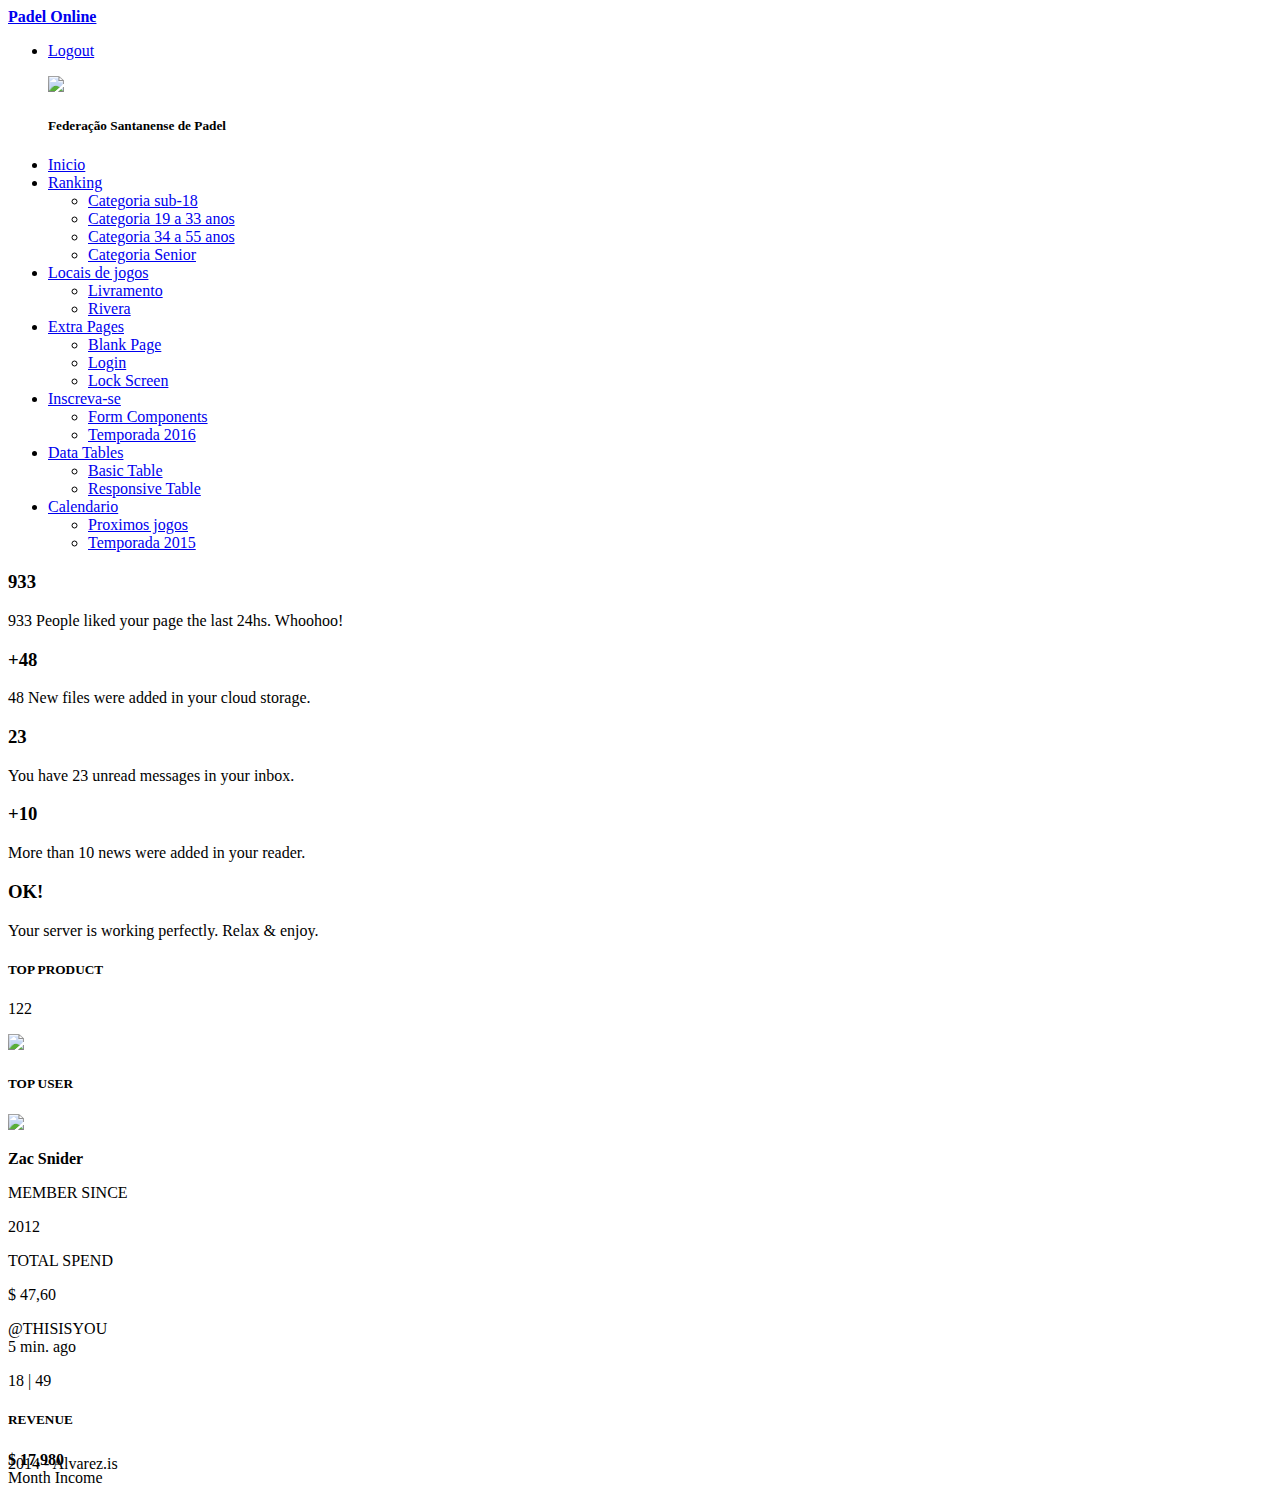
==== commit bae2554e: "parte do bootstrap" ====
--- a/src/index.html
+++ b/src/index.html
@@ -2,7 +2,8 @@
 <html lang="en">
   <head>
     <meta charset="utf-8">
-    <title>Padel Sports Rating</title>
+
+    <title>Confederação Santanense de Padel</title>
 
     <!-- Bootstrap core CSS -->
     <link href="assets/css/bootstrap.css" rel="stylesheet">
@@ -37,9 +38,10 @@
                   <div class="fa fa-bars tooltips" data-placement="right" data-original-title="Toggle Navigation"></div>
               </div>
             <!--logo start-->
-            <a href="index.html" class="logo"><b>Padel Name Program</b></a>
+            <a href="index.html" class="logo"><b>Padel Online</b></a>
             <!--logo end-->
             <div class="nav notify-row" id="top_menu">
+
             </div>
             <div class="top-menu">
             	<ul class="nav pull-right top-menu">
@@ -59,36 +61,36 @@
               <ul class="sidebar-menu" id="nav-accordion">
               
               	  <p class="centered"><a href="profile.html"><img src="assets/img/ui-sam.jpg" class="img-circle" width="60"></a></p>
-              	  <h5 class="centered">Marcel Newman</h5>
+              	  <h5 class="centered">Federação Santanense de Padel</h5>
               	  	
                   <li class="mt">
                       <a class="active" href="index.html">
                           <i class="fa fa-dashboard"></i>
-                          <span>Dashboard</span>
+                          <span>Inicio</span>
                       </a>
                   </li>
 
                   <li class="sub-menu">
                       <a href="javascript:;" >
                           <i class="fa fa-desktop"></i>
-                          <span>UI Elements</span>
-                      </a>
-                      <ul class="sub">
-                          <li><a  href="general.html">General</a></li>
-                          <li><a  href="buttons.html">Buttons</a></li>
-                          <li><a  href="panels.html">Panels</a></li>
-                      </ul>
+                          <span>Ranking</span>
+                      </a>
+                      <ul class="sub">
+                          <li><a  href="#">Categoria sub-18</a></li>
+                          <li><a  href="#">Categoria 19 a 33 anos</a></li>
+                          <li><a  href="#">Categoria 34 a 55 anos</a></li>
+						  <li><a  href="#">Categoria Senior</a></li>
+					  </ul>
                   </li>
 
                   <li class="sub-menu">
                       <a href="javascript:;" >
                           <i class="fa fa-cogs"></i>
-                          <span>Components</span>
-                      </a>
-                      <ul class="sub">
-                          <li><a  href="calendar.html">Calendar</a></li>
-                          <li><a  href="gallery.html">Gallery</a></li>
-                          <li><a  href="todo_list.html">Todo List</a></li>
+                          <span>Locais de jogos</span>
+                      </a>
+                      <ul class="sub">
+                          <li><a  href="#">Livramento</a></li>
+                          <li><a  href="#">Rivera</a></li>
                       </ul>
                   </li>
                   <li class="sub-menu">
@@ -97,18 +99,19 @@
                           <span>Extra Pages</span>
                       </a>
                       <ul class="sub">
-                          <li><a  href="blank.html">Blank Page</a></li>
+                          <li><a  href="#">Blank Page</a></li>
                           <li><a  href="login.html">Login</a></li>
-                          <li><a  href="lock_screen.html">Lock Screen</a></li>
+                          <li><a  href="#">Lock Screen</a></li>
                       </ul>
                   </li>
                   <li class="sub-menu">
                       <a href="javascript:;" >
                           <i class="fa fa-tasks"></i>
-                          <span>Forms</span>
+                          <span>Inscreva-se</span>
                       </a>
                       <ul class="sub">
                           <li><a  href="form_component.html">Form Components</a></li>
+						  <li><a  href="#">Temporada 2016</a></li>
                       </ul>
                   </li>
                   <li class="sub-menu">
@@ -119,6 +122,16 @@
                       <ul class="sub">
                           <li><a  href="basic_table.html">Basic Table</a></li>
                           <li><a  href="responsive_table.html">Responsive Table</a></li>
+                      </ul>
+                  </li>
+                  <li class="sub-menu">
+                      <a href="javascript:;" >
+                          <i class=" fa fa-bar-chart-o"></i>
+                          <span>Calendario</span>
+                      </a>
+                      <ul class="sub">
+                          <li><a  href="#">Proximos jogos</a></li>
+                          <li><a  href="#">Temporada 2015</a></li>
                       </ul>
                   </li>
 
@@ -179,34 +192,7 @@
                   
                       
                       <div class="row mt">
-                      <!-- SERVER STATUS PANELS -->
-                      	<div class="col-md-4 col-sm-4 mb">
-                      		<div class="white-panel pn donut-chart">
-                      			<div class="white-header">
-						  			<h5>SERVER LOAD</h5>
-                      			</div>
-								<div class="row">
-									<div class="col-sm-6 col-xs-6 goleft">
-										<p><i class="fa fa-database"></i> 70%</p>
-									</div>
-	                      		</div>
-								<canvas id="serverstatus01" height="120" width="120"></canvas>
-								<script>
-									var doughnutData = [
-											{
-												value: 70,
-												color:"#68dff0"
-											},
-											{
-												value : 30,
-												color : "#fdfdfd"
-											}
-										];
-										var myDoughnut = new Chart(document.getElementById("serverstatus01").getContext("2d")).Doughnut(doughnutData);
-								</script>
-	                      	</div><! --/grey-panel -->
-                      	</div><!-- /col-md-4-->
-                      	
+                     	
 
                       	<div class="col-md-4 col-sm-4 mb">
                       		<div class="white-panel pn">
@@ -251,37 +237,6 @@
                     
                     				
 					<div class="row">
-						<!-- TWITTER PANEL -->
-						<div class="col-md-4 mb">
-                      		<div class="darkblue-panel pn">
-                      			<div class="darkblue-header">
-						  			<h5>DROPBOX STATICS</h5>
-                      			</div>
-								<canvas id="serverstatus02" height="120" width="120"></canvas>
-								<script>
-									var doughnutData = [
-											{
-												value: 60,
-												color:"#68dff0"
-											},
-											{
-												value : 40,
-												color : "#444c57"
-											}
-										];
-										var myDoughnut = new Chart(document.getElementById("serverstatus02").getContext("2d")).Doughnut(doughnutData);
-								</script>
-								<p>April 17, 2014</p>
-								<footer>
-									<div class="pull-left">
-										<h5><i class="fa fa-hdd-o"></i> 17 GB</h5>
-									</div>
-									<div class="pull-right">
-										<h5>60% Used</h5>
-									</div>
-								</footer>
-                      		</div><! -- /darkblue panel -->
-						</div><!-- /col-md-4 -->
 						
 						
 						<div class="col-md-4 mb">
@@ -311,49 +266,6 @@
 					</div><!-- /row -->
 					
 					<div class="row mt">
-                      <!--CUSTOM CHART START -->
-                      <div class="border-head">
-                          <h3>VISITS</h3>
-                      </div>
-                      <div class="custom-bar-chart">
-                          <ul class="y-axis">
-                              <li><span>10.000</span></li>
-                              <li><span>8.000</span></li>
-                              <li><span>6.000</span></li>
-                              <li><span>4.000</span></li>
-                              <li><span>2.000</span></li>
-                              <li><span>0</span></li>
-                          </ul>
-                          <div class="bar">
-                              <div class="title">JAN</div>
-                              <div class="value tooltips" data-original-title="8.500" data-toggle="tooltip" data-placement="top">85%</div>
-                          </div>
-                          <div class="bar ">
-                              <div class="title">FEB</div>
-                              <div class="value tooltips" data-original-title="5.000" data-toggle="tooltip" data-placement="top">50%</div>
-                          </div>
-                          <div class="bar ">
-                              <div class="title">MAR</div>
-                              <div class="value tooltips" data-original-title="6.000" data-toggle="tooltip" data-placement="top">60%</div>
-                          </div>
-                          <div class="bar ">
-                              <div class="title">APR</div>
-                              <div class="value tooltips" data-original-title="4.500" data-toggle="tooltip" data-placement="top">45%</div>
-                          </div>
-                          <div class="bar">
-                              <div class="title">MAY</div>
-                              <div class="value tooltips" data-original-title="3.200" data-toggle="tooltip" data-placement="top">32%</div>
-                          </div>
-                          <div class="bar ">
-                              <div class="title">JUN</div>
-                              <div class="value tooltips" data-original-title="6.200" data-toggle="tooltip" data-placement="top">62%</div>
-                          </div>
-                          <div class="bar">
-                              <div class="title">JUL</div>
-                              <div class="value tooltips" data-original-title="7.500" data-toggle="tooltip" data-placement="top">75%</div>
-                          </div>
-                      </div>
-                      <!--custom chart end-->
 					</div><!-- /row -->	
 					
                   </div><!-- /col-lg-9 END SECTION MIDDLE -->
@@ -364,70 +276,7 @@
       *********************************************************************************************************************************************************** -->                  
                   
                   <div class="col-lg-3 ds">
-                    <!--COMPLETED ACTIONS DONUTS CHART-->
-						<h3>NOTIFICATIONS</h3>
-                                        
-                      <!-- First Action -->
-                      <div class="desc">
-                      	<div class="thumb">
-                      		<span class="badge bg-theme"><i class="fa fa-clock-o"></i></span>
-                      	</div>
-                      	<div class="details">
-                      		<p><muted>2 Minutes Ago</muted><br/>
-                      		   <a href="#">James Brown</a> subscribed to your newsletter.<br/>
-                      		</p>
-                      	</div>
-                      </div>
-                      <!-- Second Action -->
-                      <div class="desc">
-                      	<div class="thumb">
-                      		<span class="badge bg-theme"><i class="fa fa-clock-o"></i></span>
-                      	</div>
-                      	<div class="details">
-                      		<p><muted>3 Hours Ago</muted><br/>
-                      		   <a href="#">Diana Kennedy</a> purchased a year subscription.<br/>
-                      		</p>
-                      	</div>
-                      </div>
-                      <!-- Third Action -->
-                      <div class="desc">
-                      	<div class="thumb">
-                      		<span class="badge bg-theme"><i class="fa fa-clock-o"></i></span>
-                      	</div>
-                      	<div class="details">
-                      		<p><muted>7 Hours Ago</muted><br/>
-                      		   <a href="#">Brandon Page</a> purchased a year subscription.<br/>
-                      		</p>
-                      	</div>
-                      </div>
-
-
-                       <!-- USERS ONLINE SECTION -->
-						<h3>TEAM MEMBERS</h3>
-                      <!-- First Member -->
-                      <div class="desc">
-                      	<div class="thumb">
-                      		<img class="img-circle" src="assets/img/ui-divya.jpg" width="35px" height="35px" align="">
-                      	</div>
-                      	<div class="details">
-                      		<p><a href="#">DIVYA MANIAN</a><br/>
-                      		   <muted>Available</muted>
-                      		</p>
-                      	</div>
-                      </div>
-                      <!-- Second Member -->
-                      <div class="desc">
-                      	<div class="thumb">
-                      		<img class="img-circle" src="assets/img/ui-sherman.jpg" width="35px" height="35px" align="">
-                      	</div>
-                      	<div class="details">
-                      		<p><a href="#">DJ SHERMAN</a><br/>
-                      		   <muted>I am Busy</muted>
-                      		</p>
-                      	</div>
-                      </div>
-                      
-
+                   
                         <!-- CALENDAR-->
                         <div id="calendar" class="mb">
                             <div class="panel green-panel no-margin">
@@ -466,7 +315,6 @@
     <script src="assets/js/bootstrap.min.js"></script>
     <script class="include" type="text/javascript" src="assets/js/jquery.dcjqaccordion.2.7.js"></script>
     <script src="assets/js/jquery.scrollTo.min.js"></script>
-    <script src="assets/js/jquery.sparkline.js"></script>
 
 
     <!--common script for all pages-->
@@ -478,6 +326,7 @@
     <!--script for this page-->
     <script src="assets/js/sparkline-chart.js"></script>    
 	<script src="assets/js/zabuto_calendar.js"></script>	
+
 	
 	<script type="application/javascript">
         $(document).ready(function () {
